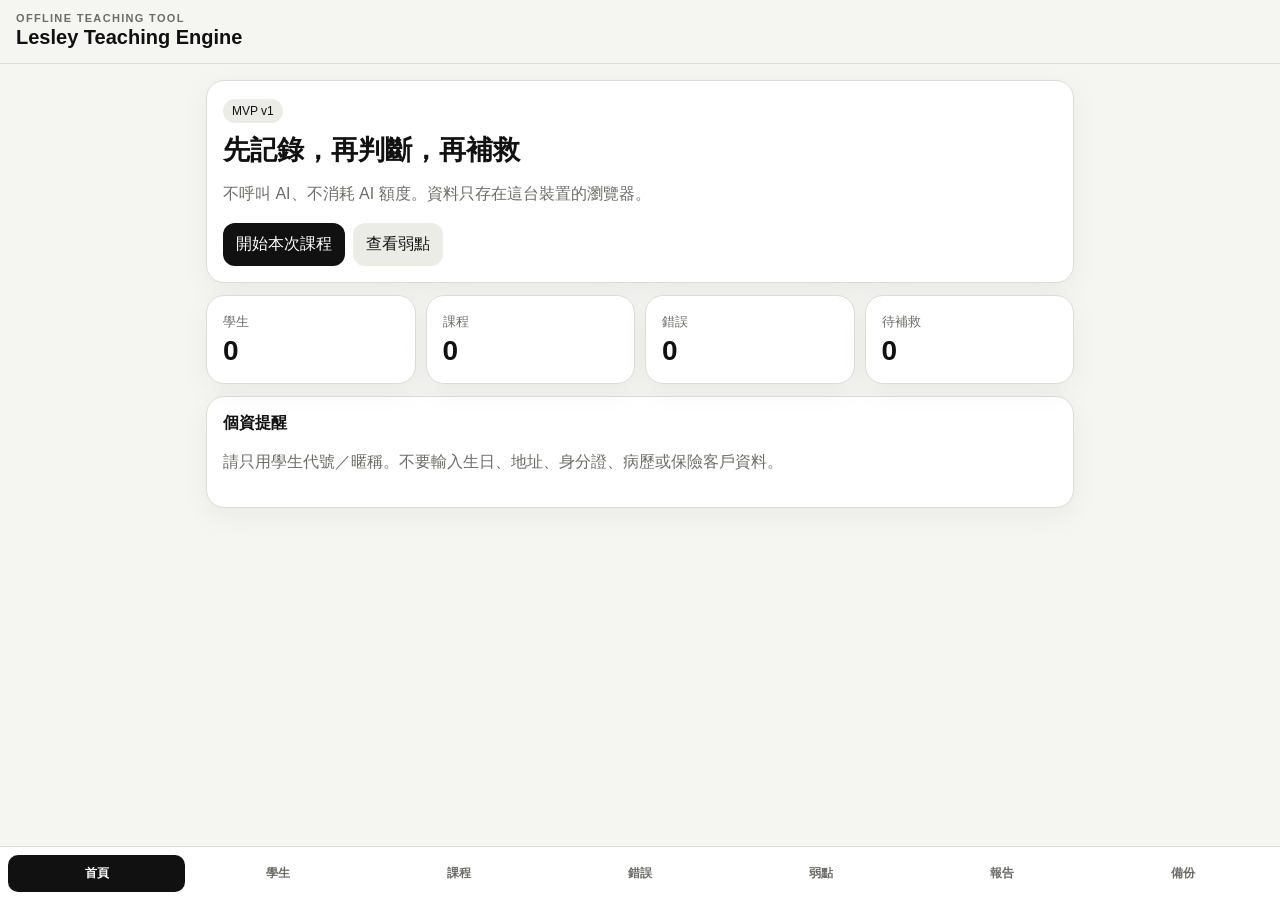
==== index.html @ dd565e3f "Add index.html" ====
<!doctype html>
<html lang="zh-Hant">
<head>
<meta charset="utf-8">
<meta name="viewport" content="width=device-width,initial-scale=1,viewport-fit=cover">
<meta name="theme-color" content="#111111">
<meta name="apple-mobile-web-app-capable" content="yes">
<meta name="apple-mobile-web-app-title" content="Lesley TE">
<link rel="manifest" href="manifest.webmanifest">
<link rel="icon" href="icon.svg">
<title>Lesley Teaching Engine</title>
<style>
:root{--bg:#f5f5f2;--card:#fff;--ink:#111;--muted:#6c6c68;--line:#dddcd6;--soft:#ecece6;--danger:#9b2525}
*{box-sizing:border-box}body{margin:0;background:var(--bg);color:var(--ink);font-family:-apple-system,BlinkMacSystemFont,"Segoe UI","Noto Sans TC",sans-serif;padding-bottom:88px}
header{position:sticky;top:0;z-index:20;padding:calc(12px + env(safe-area-inset-top)) 16px 12px;background:rgba(245,245,242,.94);backdrop-filter:blur(18px);border-bottom:1px solid var(--line)}
h1{font-size:20px;margin:2px 0}.eyebrow{font-size:11px;letter-spacing:.12em;color:var(--muted);font-weight:700;margin:0}
main{max-width:900px;margin:auto;padding:16px}.view{display:none}.view.active{display:block}.card{background:var(--card);border:1px solid var(--line);border-radius:18px;padding:16px;margin-bottom:12px;box-shadow:0 8px 28px rgba(0,0,0,.05)}
.hero h2{font-size:27px;line-height:1.15;margin:10px 0}.muted{color:var(--muted);line-height:1.55}.grid{display:grid;gap:10px}.stats{grid-template-columns:repeat(2,1fr)}
.stat span{font-size:13px;color:var(--muted)}.stat strong{display:block;font-size:28px;margin-top:4px}.form{display:grid;gap:12px}
label{display:grid;gap:6px;font-size:14px;font-weight:700}input,select,textarea{width:100%;padding:12px;border:1px solid var(--line);border-radius:12px;background:#fff;font:inherit;color:var(--ink)}
textarea{resize:vertical}.primary,.secondary,.danger{border:0;border-radius:12px;padding:11px 13px;font-weight:700;font:inherit}.primary{background:#111;color:#fff}.secondary{background:var(--soft);color:#111}.danger{background:var(--danger);color:#fff}
.row{display:flex;gap:8px;align-items:center;flex-wrap:wrap}.grow{flex:1}.hidden{display:none!important}fieldset{border:1px solid var(--line);border-radius:14px;padding:12px;display:grid;gap:10px}legend{font-weight:800}.check{grid-template-columns:auto 1fr;align-items:center}.check input{width:auto}
.item{display:grid;gap:8px}.itemhead{display:flex;justify-content:space-between;gap:8px}.tag{display:inline-block;background:var(--soft);border-radius:999px;padding:5px 9px;font-size:12px;margin:2px 3px 2px 0}
.report{line-height:1.7}.nav{position:fixed;left:0;right:0;bottom:0;z-index:30;display:flex;overflow-x:auto;gap:4px;padding:8px 8px calc(8px + env(safe-area-inset-bottom));background:rgba(255,255,255,.97);border-top:1px solid var(--line);backdrop-filter:blur(18px)}
.nav button{flex:1;min-width:58px;border:0;background:transparent;border-radius:10px;padding:10px 6px;font-size:12px;font-weight:700;color:var(--muted)}.nav button.active{background:#111;color:#fff}
.toast{position:fixed;z-index:50;left:50%;bottom:108px;transform:translateX(-50%);background:#111;color:#fff;padding:10px 14px;border-radius:999px;opacity:0;transition:.2s;pointer-events:none}.toast.show{opacity:1}
@media(min-width:700px){.stats{grid-template-columns:repeat(4,1fr)}#dashcards{grid-template-columns:repeat(4,1fr)}}
@media print{header,.nav,.noprint{display:none!important}body{background:#fff;padding:0}.view{display:none!important}#report.view{display:block!important}.card{border:0;box-shadow:none;padding:0}}
</style>
</head>
<body>
<header><p class="eyebrow">OFFLINE TEACHING TOOL</p><h1>Lesley Teaching Engine</h1></header>
<main>
<section id="home" class="view active">
  <div class="card hero"><span class="tag">MVP v1</span><h2>先記錄，再判斷，再補救</h2><p class="muted">不呼叫 AI、不消耗 AI 額度。資料只存在這台裝置的瀏覽器。</p><div class="row"><button class="primary" data-go="session">開始本次課程</button><button class="secondary" data-go="dashboard">查看弱點</button></div></div>
  <div class="grid stats"><div class="card stat"><span>學生</span><strong id="statStudents">0</strong></div><div class="card stat"><span>課程</span><strong id="statSessions">0</strong></div><div class="card stat"><span>錯誤</span><strong id="statErrors">0</strong></div><div class="card stat"><span>待補救</span><strong id="statWeak">0</strong></div></div>
  <div class="card"><strong>個資提醒</strong><p class="muted">請只用學生代號／暱稱。不要輸入生日、地址、身分證、病歷或保險客戶資料。</p></div>
</section>

<section id="students" class="view">
  <div class="row"><h2 class="grow">學生資料</h2><button id="newStudent" class="primary">新增學生</button></div>
  <form id="studentForm" class="card form hidden"><input type="hidden" id="studentId"><label>學生代號／暱稱<input id="studentName" maxlength="30" required placeholder="例如 S01／Kevin"></label><label>年級／程度<input id="studentLevel" placeholder="例如 小六／A1"></label><label>已學內容<textarea id="studentLearned" rows="3"></textarea></label><label>常見困難<textarea id="studentNeeds" rows="3"></textarea></label><div class="row"><button type="submit" class="primary">儲存</button><button type="button" id="cancelStudent" class="secondary">取消</button></div></form>
  <div id="studentList"></div>
</section>

<section id="session" class="view">
  <h2>本次課程紀錄</h2>
  <form id="sessionForm" class="card form">
    <label>學生<select id="sessionStudent" required></select></label>
    <label>日期<input id="sessionDate" type="date" required></label>
    <label>課程類型<select id="sessionType"><option>新授</option><option>練習</option><option>複習</option><option>評量</option><option>補救</option></select></label>
    <label>本次能力目標<input id="sessionGoal" required placeholder="例如：能正確使用 is / are"></label>
    <label>教學內容<textarea id="sessionContent" rows="3"></textarea></label>
    <fieldset><legend>Learning Gate</legend>
      <label class="check"><input id="gateIndependent" type="checkbox">可獨立完成</label>
      <label class="check"><input id="gateTransfer" type="checkbox">可在新題遷移</label>
      <label class="check"><input id="gateDelayed" type="checkbox">延後提取仍正確</label>
      <label>達成程度<select id="gateScore"><option value="0">0｜尚未建立</option><option value="1">1｜大量提示</option><option value="2">2｜少量提示</option><option value="3">3｜可獨立完成</option><option value="4">4｜可穩定遷移</option></select></label>
    </fieldset>
    <fieldset><legend>執行觀察</legend>
      <label>Task Initiation<select id="taskInitiation"><option value="0">未觀察</option><option value="1">需多次提醒</option><option value="2">一次提示可開始</option><option value="3">可自行開始</option></select></label>
      <label>Sustained Completion<select id="sustainedCompletion"><option value="0">未觀察</option><option value="1">常中斷</option><option value="2">少量提醒可完成</option><option value="3">可自行持續完成</option></select></label>
      <label>Prompt Level<select id="promptLevel"><option value="0">無提示</option><option value="1">最小提示</option><option value="2">中度提示</option><option value="3">大量提示</option></select></label>
      <label class="check"><input id="independentRecheck" type="checkbox">Independent Re-check｜可自行重檢</label>
    </fieldset>
    <label>教師觀察<textarea id="sessionNotes" rows="4"></textarea></label>
    <button type="submit" class="primary">儲存課程紀錄</button>
  </form>
</section>

<section id="errors" class="view">
  <h2>錯誤紀錄</h2>
  <form id="errorForm" class="card form">
    <label>學生<select id="errorStudent" required></select></label>
    <label>能力領域<select id="errorDomain"><option>Vocabulary</option><option>Grammar</option><option>Reading</option><option>Listening</option><option>Speaking</option><option>Spelling</option><option>Execution</option></select></label>
    <label>目標能力<input id="errorTarget" required></label>
    <label>錯誤表現<textarea id="errorBehavior" rows="3" required></textarea></label>
    <label>可能原因<select id="errorCause"><option>尚未理解規則</option><option>無法提取</option><option>發音／聽辨不穩</option><option>注意力或執行中斷</option><option>題意理解錯誤</option><option>過度類化</option><option>其他</option></select></label>
    <label>嚴重度<select id="errorSeverity"><option value="1">1｜偶發</option><option value="2">2｜重複出現</option><option value="3">3｜影響核心能力</option></select></label>
    <label>補救建議<textarea id="errorRemedy" rows="3" placeholder="例如：最小提示 → 撤除提示 → 新題重測"></textarea></label>
    <button type="submit" class="primary">加入錯誤紀錄</button>
  </form>
  <div id="errorList"></div>
</section>

<section id="dashboard" class="view">
  <div class="row"><h2 class="grow">弱點儀表板</h2><select id="dashboardStudent" style="max-width:220px"></select></div>
  <div id="dashcards" class="grid"></div>
  <div class="card"><h3>優先補救順序</h3><div id="weaknessList"></div></div>
</section>

<section id="report" class="view">
  <h2>課後報告</h2>
  <div class="card form noprint"><label>學生<select id="reportStudent"></select></label><button id="makeReport" class="primary">產生報告</button></div>
  <article id="reportOutput" class="card report"><p class="muted">選擇學生後產生報告。</p></article>
  <button id="printReport" class="secondary noprint hidden">列印／另存 PDF</button>
</section>

<section id="backup" class="view">
  <h2>備份與匯出</h2>
  <div class="card"><h3>完整 JSON 備份</h3><button id="exportJson" class="primary">匯出 JSON</button></div>
  <div class="card"><h3>錯誤紀錄 CSV</h3><button id="exportCsv" class="secondary">匯出 CSV</button></div>
  <div class="card form"><h3>還原備份</h3><input id="importFile" type="file" accept=".json,application/json"><button id="importJson" class="secondary">匯入 JSON</button></div>
  <div class="card"><h3>清除本機資料</h3><p class="muted">先匯出備份。此動作無法復原。</p><button id="clearAll" class="danger">清除全部資料</button></div>
</section>
</main>

<nav class="nav"><button data-go="home" class="active">首頁</button><button data-go="students">學生</button><button data-go="session">課程</button><button data-go="errors">錯誤</button><button data-go="dashboard">弱點</button><button data-go="report">報告</button><button data-go="backup">備份</button></nav>
<div id="toast" class="toast"></div>

<script>
const KEY='lesley-teaching-engine-v1',EMPTY={students:[],sessions:[],errors:[]};
const state=load();function load(){try{return {...EMPTY,...JSON.parse(localStorage.getItem(KEY)||'{}')}}catch{return JSON.parse(JSON.stringify(EMPTY))}}
function save(){localStorage.setItem(KEY,JSON.stringify(state));render()}
function uid(){return crypto.randomUUID?crypto.randomUUID():Date.now().toString(36)+Math.random().toString(36).slice(2)}
function esc(s=''){return String(s).replace(/[&<>"']/g,m=>({'&':'&amp;','<':'&lt;','>':'&gt;','"':'&quot;',"'":'&#039;'}[m]))}
function today(){return new Date().toISOString().slice(0,10)}
function toast(x){const t=document.querySelector('#toast');t.textContent=x;t.classList.add('show');setTimeout(()=>t.classList.remove('show'),1600)}
function go(n){document.querySelectorAll('.view').forEach(v=>v.classList.toggle('active',v.id===n));document.querySelectorAll('[data-go]').forEach(b=>b.classList.toggle('active',b.dataset.go===n));scrollTo({top:0,behavior:'smooth'})}
document.querySelectorAll('[data-go]').forEach(b=>b.onclick=()=>go(b.dataset.go));sessionDate.value=today();

function options(old=''){return '<option value="">請選擇學生</option>'+state.students.map(s=>'<option value="'+s.id+'" '+(s.id===old?'selected':'')+'>'+esc(s.name)+'</option>').join('')}
function refreshSelects(){['sessionStudent','errorStudent','dashboardStudent','reportStudent'].forEach(k=>{const e=document.querySelector('#'+k),old=e.value;e.innerHTML=options(old)})}

newStudent.onclick=()=>{studentForm.reset();studentId.value='';studentForm.classList.remove('hidden')};
cancelStudent.onclick=()=>studentForm.classList.add('hidden');
studentForm.onsubmit=e=>{e.preventDefault();const r={id:studentId.value||uid(),name:studentName.value.trim(),level:studentLevel.value.trim(),learned:studentLearned.value.trim(),needs:studentNeeds.value.trim()};const i=state.students.findIndex(x=>x.id===r.id);i>=0?state.students[i]=r:state.students.push(r);studentForm.classList.add('hidden');save();toast('學生資料已儲存')};
studentList.onclick=e=>{const b=e.target.closest('button[data-act]');if(!b)return;const s=state.students.find(x=>x.id===b.dataset.id);if(!s)return;if(b.dataset.act==='edit'){studentId.value=s.id;studentName.value=s.name;studentLevel.value=s.level;studentLearned.value=s.learned;studentNeeds.value=s.needs;studentForm.classList.remove('hidden')}else if(confirm('刪除 '+s.name+'？相關紀錄也會刪除。')){state.students=state.students.filter(x=>x.id!==s.id);state.sessions=state.sessions.filter(x=>x.studentId!==s.id);state.errors=state.errors.filter(x=>x.studentId!==s.id);save()}};

sessionForm.onsubmit=e=>{e.preventDefault();state.sessions.push({id:uid(),studentId:sessionStudent.value,date:sessionDate.value,type:sessionType.value,goal:sessionGoal.value.trim(),content:sessionContent.value.trim(),independent:gateIndependent.checked,transfer:gateTransfer.checked,delayed:gateDelayed.checked,score:+gateScore.value,taskInitiation:+taskInitiation.value,sustainedCompletion:+sustainedCompletion.value,promptLevel:+promptLevel.value,independentRecheck:independentRecheck.checked,notes:sessionNotes.value.trim(),createdAt:new Date().toISOString()});e.target.reset();sessionDate.value=today();save();toast('課程紀錄已儲存')};

errorForm.onsubmit=e=>{e.preventDefault();state.errors.push({id:uid(),studentId:errorStudent.value,domain:errorDomain.value,target:errorTarget.value.trim(),behavior:errorBehavior.value.trim(),cause:errorCause.value,severity:+errorSeverity.value,remedy:errorRemedy.value.trim(),createdAt:new Date().toISOString()});e.target.reset();save();toast('錯誤紀錄已加入')};
errorList.onclick=e=>{const b=e.target.closest('button[data-del]');if(!b)return;if(confirm('刪除這筆錯誤紀錄？')){state.errors=state.errors.filter(x=>x.id!==b.dataset.del);save()}};

function weakData(studentId){const m={};state.errors.filter(e=>e.studentId===studentId).forEach(e=>{const k=e.domain+'｜'+e.target;if(!m[k])m[k]={domain:e.domain,target:e.target,total:0,count:0,causes:{},remedies:new Set()};m[k].total+=e.severity;m[k].count++;m[k].causes[e.cause]=(m[k].causes[e.cause]||0)+1;if(e.remedy)m[k].remedies.add(e.remedy)});return Object.values(m).sort((a,b)=>b.total-a.total)}

function renderStudents(){studentList.innerHTML=state.students.length?state.students.map(s=>'<article class="card item"><div class="itemhead"><div><h3 style="margin:0">'+esc(s.name)+'</h3><div class="muted">'+esc(s.level||'未填程度')+'</div></div><div class="row"><button class="secondary" data-act="edit" data-id="'+s.id+'">編輯</button><button class="danger" data-act="delete" data-id="'+s.id+'">刪除</button></div></div>'+(s.learned?'<div><strong>已學：</strong>'+esc(s.learned)+'</div>':'')+(s.needs?'<div><strong>困難：</strong>'+esc(s.needs)+'</div>':'')+'</article>').join(''):'<div class="card muted">尚未建立學生資料。</div>'}
function renderErrors(){errorList.innerHTML=state.errors.length?[...state.errors].reverse().map(e=>{const s=state.students.find(x=>x.id===e.studentId);return '<article class="card item"><div class="itemhead"><div><h3 style="margin:0">'+esc(e.target)+'</h3><div class="muted">'+esc(s?.name||'未知學生')+' · '+esc(e.domain)+'</div></div><button class="danger" data-del="'+e.id+'">刪除</button></div><div>'+esc(e.behavior)+'</div><div><span class="tag">'+esc(e.cause)+'</span><span class="tag">嚴重度 '+e.severity+'</span></div>'+(e.remedy?'<div><strong>補救：</strong>'+esc(e.remedy)+'</div>':'')+'</article>'}).join(''):'<div class="card muted">尚無錯誤紀錄。</div>'}
function renderStats(){statStudents.textContent=state.students.length;statSessions.textContent=state.sessions.length;statErrors.textContent=state.errors.length;const set=new Set(state.students.flatMap(s=>weakData(s.id).filter(w=>w.total>=2).map(w=>s.id+'|'+w.domain+'|'+w.target)));statWeak.textContent=set.size}
function renderDashboard(){const sid=dashboardStudent.value;if(!sid){dashcards.innerHTML='';weaknessList.innerHTML='<p class="muted">請先選擇學生。</p>';return}const ss=state.sessions.filter(x=>x.studentId===sid),es=state.errors.filter(x=>x.studentId===sid),avg=ss.length?(ss.reduce((a,b)=>a+b.score,0)/ss.length).toFixed(1):'—',stable=ss.filter(x=>x.independent&&x.transfer&&x.delayed).length,recheck=ss.filter(x=>x.independentRecheck).length;dashcards.innerHTML='<div class="card stat"><span>平均達成</span><strong>'+avg+'</strong></div><div class="card stat"><span>穩定 Gate</span><strong>'+stable+'</strong></div><div class="card stat"><span>可自行重檢</span><strong>'+recheck+'</strong></div><div class="card stat"><span>錯誤筆數</span><strong>'+es.length+'</strong></div>';const ws=weakData(sid);weaknessList.innerHTML=ws.length?ws.map((w,i)=>{const cause=Object.entries(w.causes).sort((a,b)=>b[1]-a[1])[0]?.[0]||'未分類';return '<div class="item"><strong>'+(i+1)+'. '+esc(w.target)+'</strong><div class="muted">'+esc(w.domain)+' · 優先分數 '+w.total+' · '+w.count+' 次 · 主要原因：'+esc(cause)+'</div>'+(w.remedies.size?'<div>'+[...w.remedies].map(r=>'<span class="tag">'+esc(r)+'</span>').join('')+'</div>':'')+'</div>'}).join(''):'<p class="muted">目前沒有弱點紀錄。</p>'}
dashboardStudent.onchange=renderDashboard;

makeReport.onclick=()=>{const sid=reportStudent.value;if(!sid){reportOutput.innerHTML='<p class="muted">請先選擇學生。</p>';return}const s=state.students.find(x=>x.id===sid),ss=state.sessions.filter(x=>x.studentId===sid).sort((a,b)=>b.date.localeCompare(a.date)),latest=ss[0],ws=weakData(sid).slice(0,3),passed=latest?[latest.independent?'可獨立完成':null,latest.transfer?'可新題遷移':null,latest.delayed?'延後提取穩定':null,latest.independentRecheck?'可自行重檢':null].filter(Boolean):[];reportOutput.innerHTML='<h2>'+esc(s.name)+'｜課後學習報告</h2><p class="muted">產生日期：'+today()+'</p><h3>目前學習狀態</h3><p>'+(latest?'最近課程 '+esc(latest.date)+'「'+esc(latest.type)+'」，目標「'+esc(latest.goal)+'」，達成 '+latest.score+'/4。':'目前尚無課程紀錄。')+'</p><h3>已觀察到的能力</h3>'+(passed.length?'<ul>'+passed.map(x=>'<li>'+x+'</li>').join('')+'</ul>':'<p>目前尚無完整 Gate 通過紀錄。</p>')+'<h3>優先補強</h3>'+(ws.length?'<ol>'+ws.map(w=>'<li><strong>'+esc(w.target)+'</strong>（'+esc(w.domain)+'）— '+w.count+' 次。</li>').join('')+'</ol>':'<p>目前沒有已記錄的核心弱點。</p>')+'<h3>下一步建議</h3>'+(ws.length?'<ul>'+ws.map(w=>'<li>'+esc([...w.remedies][0]||'最小提示 → 撤除提示 → 新題重測。')+'</li>').join('')+'</ul>':'<p>持續短量延後提取與新題遷移檢核。</p>')+'<h3>教師觀察</h3><p>'+esc(latest?.notes||'尚未填寫。')+'</p><p class="muted">此報告依本機紀錄整理，不包含 AI 判讀。</p>';printReport.classList.remove('hidden')};
printReport.onclick=()=>print();

function download(name,text,type){const a=document.createElement('a');a.href=URL.createObjectURL(new Blob([text],{type}));a.download=name;a.click();setTimeout(()=>URL.revokeObjectURL(a.href),500)}
exportJson.onclick=()=>download('Lesley_TE_backup_'+today()+'.json',JSON.stringify(state,null,2),'application/json');
exportCsv.onclick=()=>{const rows=[['學生','領域','目標能力','錯誤表現','可能原因','嚴重度','補救建議','建立時間']];state.errors.forEach(e=>{const s=state.students.find(x=>x.id===e.studentId);rows.push([s?.name||'',e.domain,e.target,e.behavior,e.cause,e.severity,e.remedy,e.createdAt])});const csv='\ufeff'+rows.map(r=>r.map(v=>'"'+String(v??'').replaceAll('"','""')+'"').join(',')).join('\n');download('Lesley_TE_errors_'+today()+'.csv',csv,'text/csv;charset=utf-8')};
importJson.onclick=async()=>{const f=importFile.files[0];if(!f)return toast('請先選擇 JSON');try{const d=JSON.parse(await f.text());if(!Array.isArray(d.students)||!Array.isArray(d.sessions)||!Array.isArray(d.errors))throw 0;if(confirm('匯入會取代目前本機資料，確定？')){state.students=d.students;state.sessions=d.sessions;state.errors=d.errors;save();toast('備份已還原')}}catch{alert('檔案格式不正確')}};
clearAll.onclick=()=>{if(confirm('確定清除全部本機資料？')&&confirm('再次確認：你已先備份嗎？')){state.students=[];state.sessions=[];state.errors=[];save();toast('資料已清除')}};

function render(){refreshSelects();renderStudents();renderErrors();renderStats();renderDashboard()}render();
if('serviceWorker'in navigator)window.addEventListener('load',()=>navigator.serviceWorker.register('service-worker.js'));
</script>
</body>
</html>
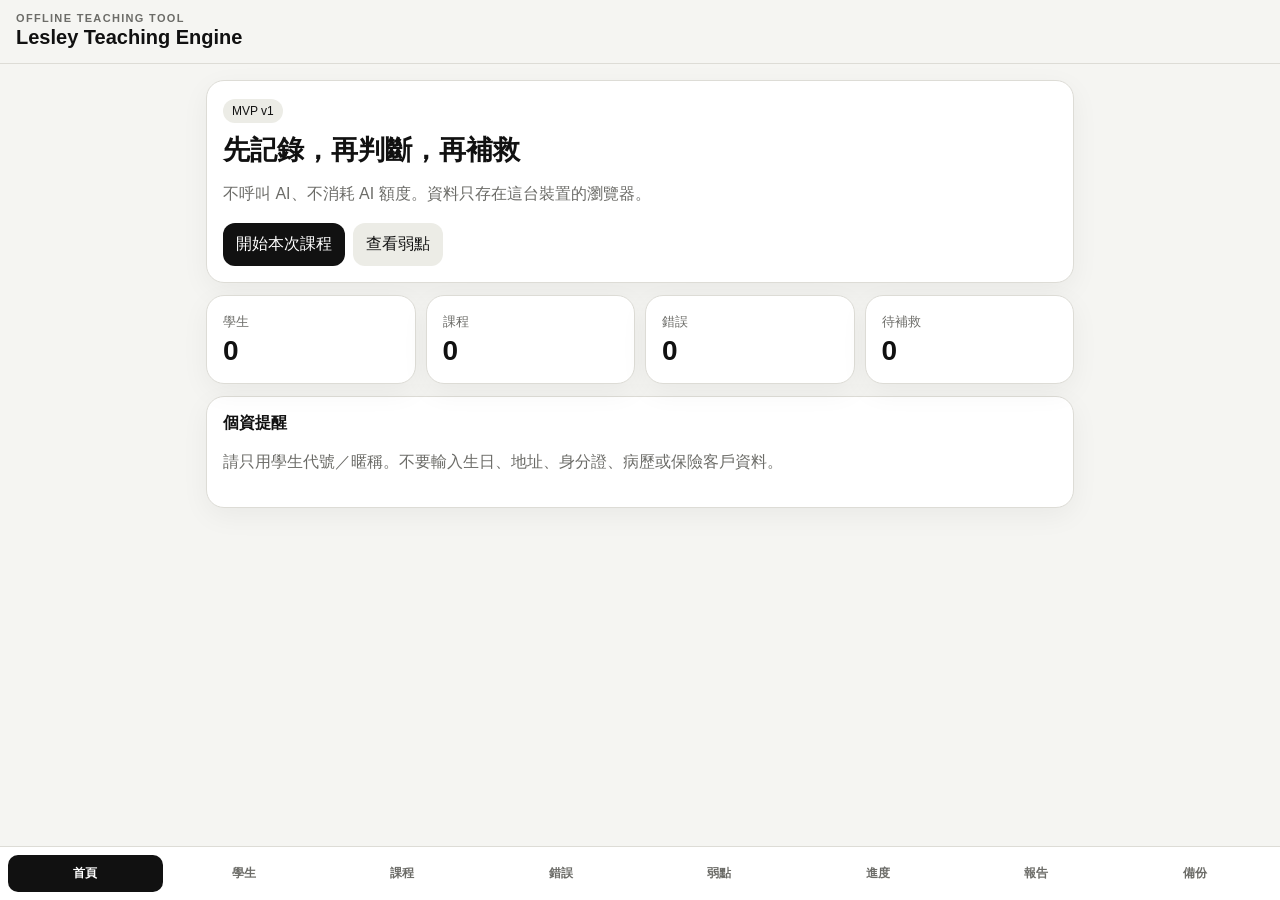
==== commit fff6bf0a: "Integrate middle-school transition tutoring progress" ====
--- a/index.html
+++ b/index.html
@@ -21,7 +21,7 @@
 textarea{resize:vertical}.primary,.secondary,.danger{border:0;border-radius:12px;padding:11px 13px;font-weight:700;font:inherit}.primary{background:#111;color:#fff}.secondary{background:var(--soft);color:#111}.danger{background:var(--danger);color:#fff}
 .row{display:flex;gap:8px;align-items:center;flex-wrap:wrap}.grow{flex:1}.hidden{display:none!important}fieldset{border:1px solid var(--line);border-radius:14px;padding:12px;display:grid;gap:10px}legend{font-weight:800}.check{grid-template-columns:auto 1fr;align-items:center}.check input{width:auto}
 .item{display:grid;gap:8px}.itemhead{display:flex;justify-content:space-between;gap:8px}.tag{display:inline-block;background:var(--soft);border-radius:999px;padding:5px 9px;font-size:12px;margin:2px 3px 2px 0}
-.report{line-height:1.7}.nav{position:fixed;left:0;right:0;bottom:0;z-index:30;display:flex;overflow-x:auto;gap:4px;padding:8px 8px calc(8px + env(safe-area-inset-bottom));background:rgba(255,255,255,.97);border-top:1px solid var(--line);backdrop-filter:blur(18px)}
+.report{line-height:1.7}.statusline{display:flex;align-items:flex-start;gap:10px;padding:11px 0;border-bottom:1px solid var(--line)}.statusline:last-child{border-bottom:0}.statusdot{width:10px;height:10px;border-radius:50%;margin-top:6px;flex:0 0 10px;background:#777}.statusdot.done{background:#111}.statusdot.work{background:#777}.statusdot.wait{background:#bbb}.progress-note{padding:12px;border-radius:14px;background:var(--soft);line-height:1.55}.nav{position:fixed;left:0;right:0;bottom:0;z-index:30;display:flex;overflow-x:auto;gap:4px;padding:8px 8px calc(8px + env(safe-area-inset-bottom));background:rgba(255,255,255,.97);border-top:1px solid var(--line);backdrop-filter:blur(18px)}
 .nav button{flex:1;min-width:58px;border:0;background:transparent;border-radius:10px;padding:10px 6px;font-size:12px;font-weight:700;color:var(--muted)}.nav button.active{background:#111;color:#fff}
 .toast{position:fixed;z-index:50;left:50%;bottom:108px;transform:translateX(-50%);background:#111;color:#fff;padding:10px 14px;border-radius:999px;opacity:0;transition:.2s;pointer-events:none}.toast.show{opacity:1}
 @media(min-width:700px){.stats{grid-template-columns:repeat(4,1fr)}#dashcards{grid-template-columns:repeat(4,1fr)}}
@@ -89,6 +89,98 @@
   <div class="card"><h3>優先補救順序</h3><div id="weaknessList"></div></div>
 </section>
 
+
+<section id="progress" class="view">
+  <div class="row"><h2 class="grow">升國中家教進度</h2><span class="tag">G6 → G7</span></div>
+
+  <div class="card">
+    <h3>目前定位</h3>
+    <p class="muted">這一頁只整合已回報過的教材與學習狀況；「教材完成」與「學生已掌握」分開顯示，沒有實測證據就不判定 mastery。</p>
+  </div>
+
+  <div class="card">
+    <h3>教材進度</h3>
+
+    <div class="statusline">
+      <span class="statusdot done"></span>
+      <div>
+        <strong>Unit 8｜Be Verbs Negatives</strong>
+        <div class="muted">教材／教學內容：已完成。核心包含 pronoun–be、am not / isn't / aren't、完整否定句、依 evidence 判斷與修正。</div>
+        <div><span class="tag">教材完成</span><span class="tag">Mastery 未驗證</span></div>
+      </div>
+    </div>
+
+    <div class="statusline">
+      <span class="statusdot work"></span>
+      <div>
+        <strong>Unit 9｜Yes/No Questions</strong>
+        <div class="muted">20 題練習已進入 Grammar／Vocabulary／Prior-retrieval／Target／Level／Leakage／Ambiguity／Diagnostic 稽核；尚不能視為已完成 mastery。</div>
+        <div><span class="tag">準備／稽核中</span><span class="tag">未建立 Mastery</span></div>
+      </div>
+    </div>
+
+    <div class="statusline">
+      <span class="statusdot work"></span>
+      <div>
+        <strong>Starter Unit｜自修評量版</strong>
+        <div class="muted">版面方向已改為緊湊但保留合理書寫距離；出題邏輯、題型分配與編排結構持續對齊市售／校用參考資料。</div>
+        <div><span class="tag">版型已定</span><span class="tag">內容持續整理</span></div>
+      </div>
+    </div>
+
+    <div class="statusline">
+      <span class="statusdot wait"></span>
+      <div>
+        <strong>Review C</strong>
+        <div class="muted">學生版／教師版／答案版／正式測驗列為 P0，但目前沒有足夠紀錄可標示為完成。</div>
+        <div><span class="tag">P0</span><span class="tag">待完成</span></div>
+      </div>
+    </div>
+  </div>
+
+  <div class="card">
+    <h3>目前弱點／重點監測</h3>
+    <div class="statusline">
+      <span class="statusdot work"></span>
+      <div><strong>Pronoun → Be 配對</strong><div class="muted">核心規則需能在新題中獨立提取；不能只靠題型熟悉度作答。</div></div>
+    </div>
+    <div class="statusline">
+      <span class="statusdot work"></span>
+      <div><strong>is / isn't、are / aren't 聽辨</strong><div class="muted">需要保留聽辨檢核，避免只看文字題正確但口語辨識不穩。</div></div>
+    </div>
+    <div class="statusline">
+      <span class="statusdot work"></span>
+      <div><strong>Prompt Dependency</strong><div class="muted">有提示／AI-on 成功不算獨立 mastery；要再做 AI-off 新題。</div></div>
+    </div>
+    <div class="statusline">
+      <span class="statusdot work"></span>
+      <div><strong>Delayed Retrieval</strong><div class="muted">當下會做仍不足，需用延後提取確認是否真正保留。</div></div>
+    </div>
+    <div class="progress-note"><strong>題目設計風險：</strong>陌生字彙可能干擾文法判斷，因此核心 Gate 應優先使用課本單字與已教內容。這是評量設計控制項，不直接視為學生能力缺陷。</div>
+  </div>
+
+  <div class="card">
+    <h3>Unit 8 Gate 標準</h3>
+    <div class="grid stats">
+      <div class="card stat"><span>Bridge Gate</span><strong>5/6</strong></div>
+      <div class="card stat"><span>Rescue Re-check</span><strong>≥3/4</strong></div>
+      <div class="card stat"><span>Written Exit</span><strong>4/5</strong></div>
+      <div class="card stat"><span>Oral Gate</span><strong>3/4</strong></div>
+    </div>
+    <p class="muted">Unit Quiz：85/100，且 B／C／D／F 各至少 3/4。尚未有實際學生分數紀錄，因此目前不標記「已通過」。</p>
+  </div>
+
+  <div class="card">
+    <h3>下一步教學順序</h3>
+    <ol>
+      <li><strong>先補 Unit 8 實測證據</strong>：Written Exit／Oral Gate／Unit Quiz 至少完成一組可記錄結果。</li>
+      <li><strong>再進 Unit 9</strong>：確認 Yes/No Questions 不只是句型模仿，而能獨立完成問句與回答。</li>
+      <li><strong>安排 Delayed Retrieval</strong>：新題、無提示、隔堂再測。</li>
+      <li><strong>Review C</strong>：只整合真正需要跨單元提取的能力，不把 Review 做成單元重考。</li>
+    </ol>
+  </div>
+</section>
+
 <section id="report" class="view">
   <h2>課後報告</h2>
   <div class="card form noprint"><label>學生<select id="reportStudent"></select></label><button id="makeReport" class="primary">產生報告</button></div>
@@ -105,7 +197,7 @@
 </section>
 </main>
 
-<nav class="nav"><button data-go="home" class="active">首頁</button><button data-go="students">學生</button><button data-go="session">課程</button><button data-go="errors">錯誤</button><button data-go="dashboard">弱點</button><button data-go="report">報告</button><button data-go="backup">備份</button></nav>
+<nav class="nav"><button data-go="home" class="active">首頁</button><button data-go="students">學生</button><button data-go="session">課程</button><button data-go="errors">錯誤</button><button data-go="dashboard">弱點</button><button data-go="progress">進度</button><button data-go="report">報告</button><button data-go="backup">備份</button></nav>
 <div id="toast" class="toast"></div>
 
 <script>
